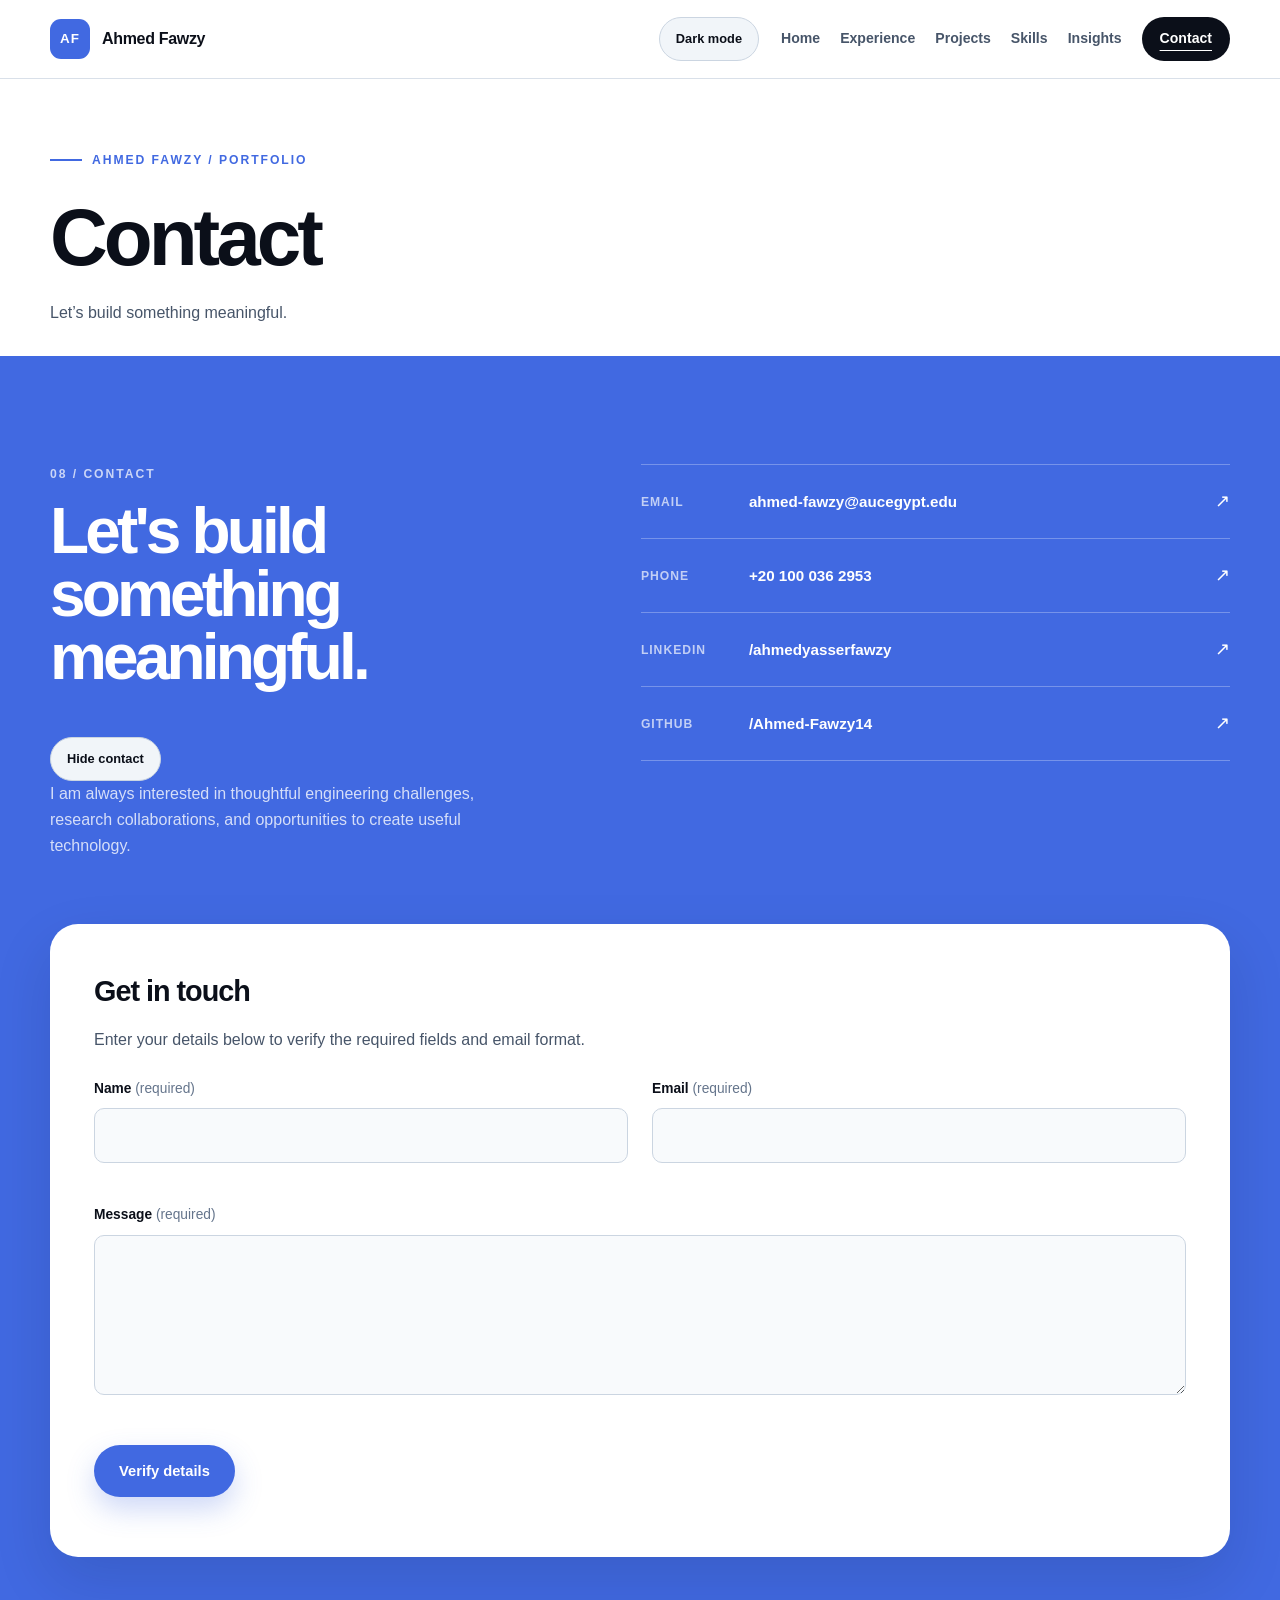
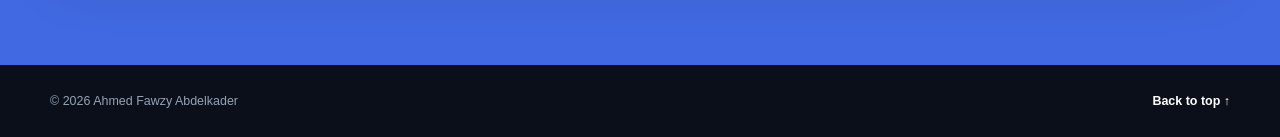
==== contact.html @ 313e7d50 "Deploy multi-page portfolio with quotes, weather, GitHub and news integrations" ====
<!DOCTYPE html>
<html lang="en">
  <head>
    <meta charset="utf-8">
    <meta name="viewport" content="width=device-width, initial-scale=1">
    <meta
      name="description"
      content="The professional portfolio and curriculum vitae of Ahmed Fawzy Abdelkader, a Computer Engineering student specializing in Artificial Intelligence."
    >
    <meta name="theme-color" content="#4169e1">
    <title>Contact | Ahmed Fawzy Abdelkader</title>
    <link rel="stylesheet" href="styles.css">
    <script src="script.js" defer></script>
    <script src="api.js" defer></script>
  </head>

  <body>
    <a class="skip-link" href="#main-content">Skip to main content</a>

    <header class="site-header">
      <div class="container nav-wrap">
        <a class="wordmark" href="index.html" aria-label="Ahmed Fawzy Abdelkader - Home">
          <span class="wordmark-mark" aria-hidden="true">AF</span>
          <span class="wordmark-name">Ahmed Fawzy</span>
        </a>

        <div class="nav-controls">
          <button class="theme-toggle" id="theme-toggle" type="button" aria-pressed="false" hidden>Dark mode</button>
          <nav class="site-nav" aria-label="Primary navigation"><a href="index.html">Home</a>
<a href="experience.html">Experience</a>
<a href="projects.html">Projects</a>
<a href="skills.html">Skills</a>
<a href="insights.html">Insights</a>
<a href="contact.html" aria-current="page" class="nav-cta">Contact</a></nav>
        </div>
      </div>
    </header>

    <main id="main-content"><div class="page-intro container" id="top"><p class="eyebrow">Ahmed Fawzy / Portfolio</p><h1>Contact</h1><p>Let’s build something meaningful.</p></div><section class="contact-section" id="contact" aria-labelledby="contact-title">
        <div class="container contact-grid">
          <div>
            <p class="section-number section-number-light">08 / Contact</p>
            <h2 id="contact-title">Let's build something meaningful.</h2>
            <button class="section-toggle" type="button" aria-expanded="true" aria-controls="contact-links contact-form-container" data-label="contact" hidden>Hide contact</button>
            <p>
              I am always interested in thoughtful engineering challenges, research
              collaborations, and opportunities to create useful technology.
            </p>
          </div>

          <address class="contact-links" id="contact-links" data-collapsible-panel>
            <a href="mailto:ahmed-fawzy@aucegypt.edu">
              <span>Email</span>
              <strong>ahmed-fawzy@aucegypt.edu</strong>
              <span class="contact-arrow" aria-hidden="true">↗</span>
            </a>
            <a href="tel:+201000362953">
              <span>Phone</span>
              <strong>+20&nbsp;100&nbsp;036&nbsp;2953</strong>
              <span class="contact-arrow" aria-hidden="true">↗</span>
            </a>
            <a href="https://www.linkedin.com/in/ahmedyasserfawzy/" target="_blank" rel="noopener noreferrer">
              <span>LinkedIn</span>
              <strong>/ahmedyasserfawzy</strong>
              <span class="contact-arrow" aria-hidden="true">↗</span>
            </a>
            <a href="https://github.com/Ahmed-Fawzy14" target="_blank" rel="noopener noreferrer">
              <span>GitHub</span>
              <strong>/Ahmed-Fawzy14</strong>
              <span class="contact-arrow" aria-hidden="true">↗</span>
            </a>
          </address>
        </div>
        <div class="container" id="contact-form-container" data-collapsible-panel>
          <form class="contact-form" id="contact-form" novalidate hidden>
            <h3>Get in touch</h3>
            <p id="contact-help">Enter your details below to verify the required fields and email format.</p>
            <div class="form-fields">
              <div class="form-field">
                <label for="contact-name">Name <span>(required)</span></label>
                <input id="contact-name" name="name" type="text" autocomplete="name" maxlength="100" required aria-describedby="name-error">
                <p class="field-error" id="name-error"></p>
              </div>
              <div class="form-field">
                <label for="contact-email">Email <span>(required)</span></label>
                <input id="contact-email" name="email" type="email" autocomplete="email" maxlength="254" required aria-describedby="email-error">
                <p class="field-error" id="email-error"></p>
              </div>
              <div class="form-field form-field-wide">
                <label for="contact-message">Message <span>(required)</span></label>
                <textarea id="contact-message" name="message" rows="5" maxlength="3000" required aria-describedby="message-error contact-help"></textarea>
                <p class="field-error" id="message-error"></p>
              </div>
            </div>
            <button class="button button-primary" type="submit">Verify details</button>
            <p class="form-feedback" id="contact-feedback" role="status"></p>
          </form>
        </div>
      </section></main><footer class="site-footer">
      <div class="container footer-content">
        <p>© 2026 Ahmed Fawzy Abdelkader</p>
        <a href="#top">Back to top ↑</a>
      </div>
    </footer>
  </body>
</html>
---- styles.css ----
/* ---------- Design tokens ---------- */
:root {
  --royal-blue: #4169e1;
  --royal-blue-dark: #2851c5;
  --ink: #0b0f19;
  --ink-soft: #1c2433;
  --grey-700: #475569;
  --grey-600: #64748b;
  --grey-400: #94a3b8;
  --grey-300: #cbd5e1;
  --grey-200: #e2e8f0;
  --grey-100: #f1f5f9;
  --grey-50: #f8fafc;
  --white: #ffffff;
  --max-width: 1180px;
  --shadow-soft: 0 24px 60px rgba(11, 15, 25, 0.12);
  --radius-large: 28px;
  --radius-medium: 18px;
}

/* ---------- Base and accessibility ---------- */
*,
*::before,
*::after {
  box-sizing: border-box;
}

html {
  scroll-behavior: smooth;
}

body {
  margin: 0;
  color: var(--ink);
  background: var(--white);
  font-family: Inter, ui-sans-serif, -apple-system, BlinkMacSystemFont, "Segoe UI", sans-serif;
  font-size: 16px;
  line-height: 1.65;
  text-rendering: optimizeLegibility;
  -webkit-font-smoothing: antialiased;
}

img {
  display: block;
  max-width: 100%;
}

a {
  color: inherit;
  text-decoration: none;
}

p,
h1,
h2,
h3 {
  margin-top: 0;
}

p:last-child {
  margin-bottom: 0;
}

:focus-visible {
  outline: 3px solid var(--royal-blue);
  outline-offset: 4px;
}

::selection {
  color: var(--white);
  background: var(--royal-blue);
}

.container {
  width: min(calc(100% - 48px), var(--max-width));
  margin-inline: auto;
}

.skip-link {
  position: fixed;
  z-index: 1000;
  top: 12px;
  left: 12px;
  padding: 10px 16px;
  color: var(--white);
  background: var(--ink);
  border-radius: 8px;
  transform: translateY(-160%);
  transition: transform 180ms ease;
}

.skip-link:focus {
  transform: translateY(0);
}

/* ---------- Header and navigation ---------- */
.site-header {
  position: sticky;
  z-index: 100;
  top: 0;
  background: rgba(255, 255, 255, 0.94);
  border-bottom: 1px solid rgba(203, 213, 225, 0.72);
  backdrop-filter: blur(16px);
}

.nav-wrap {
  display: flex;
  min-height: 78px;
  align-items: center;
  justify-content: space-between;
  gap: 30px;
}

.wordmark {
  display: inline-flex;
  align-items: center;
  gap: 12px;
  font-weight: 800;
  letter-spacing: -0.02em;
}

.wordmark-mark {
  display: grid;
  width: 40px;
  height: 40px;
  place-items: center;
  color: var(--white);
  background: var(--royal-blue);
  border-radius: 11px;
  font-size: 0.84rem;
  letter-spacing: 0.08em;
}

.site-nav {
  display: flex;
  align-items: center;
  gap: 26px;
  color: var(--grey-700);
  font-size: 0.88rem;
  font-weight: 650;
}

.site-nav a {
  position: relative;
  transition: color 180ms ease;
}

.site-nav a:not(.nav-cta)::after {
  position: absolute;
  right: 0;
  bottom: -8px;
  left: 0;
  height: 2px;
  content: "";
  background: var(--royal-blue);
  transform: scaleX(0);
  transform-origin: right;
  transition: transform 180ms ease;
}

.site-nav a:hover {
  color: var(--ink);
}

.site-nav a:hover::after {
  transform: scaleX(1);
  transform-origin: left;
}

.nav-cta {
  padding: 10px 18px;
  color: var(--white);
  background: var(--ink);
  border-radius: 999px;
}

.nav-cta:hover {
  color: var(--white) !important;
  background: var(--royal-blue);
}

/* ---------- Hero ---------- */
.hero {
  position: relative;
  overflow: hidden;
  padding: 96px 0 88px;
  background:
    linear-gradient(rgba(65, 105, 225, 0.035) 1px, transparent 1px),
    linear-gradient(90deg, rgba(65, 105, 225, 0.035) 1px, transparent 1px),
    var(--white);
  background-size: 44px 44px;
}

.hero::before {
  position: absolute;
  top: -260px;
  right: -180px;
  width: 620px;
  height: 620px;
  content: "";
  background: rgba(65, 105, 225, 0.1);
  border-radius: 50%;
  filter: blur(2px);
}

.hero-grid {
  position: relative;
  display: grid;
  grid-template-columns: minmax(0, 1.22fr) minmax(350px, 0.78fr);
  align-items: center;
  gap: clamp(50px, 8vw, 105px);
}

.eyebrow,
.section-number,
.item-label {
  color: var(--royal-blue);
  font-size: 0.76rem;
  font-weight: 800;
  letter-spacing: 0.16em;
  text-transform: uppercase;
}

.eyebrow {
  display: inline-flex;
  align-items: center;
  gap: 10px;
  margin-bottom: 24px;
}

.eyebrow::before {
  width: 32px;
  height: 2px;
  content: "";
  background: var(--royal-blue);
}

.hero h1 {
  max-width: 760px;
  margin-bottom: 20px;
  font-size: clamp(3.5rem, 7.2vw, 6.9rem);
  line-height: 0.92;
  letter-spacing: -0.072em;
}

.hero-title {
  margin-bottom: 26px;
  color: var(--grey-700);
  font-size: clamp(1.18rem, 2vw, 1.5rem);
  font-weight: 700;
  letter-spacing: -0.02em;
}

.hero-intro {
  max-width: 680px;
  margin-bottom: 34px;
  color: var(--grey-700);
  font-size: 1.08rem;
}

.hero-actions {
  display: flex;
  flex-wrap: wrap;
  gap: 14px;
  margin-bottom: 50px;
}

.button {
  display: inline-flex;
  min-height: 52px;
  align-items: center;
  justify-content: center;
  padding: 0 24px;
  border: 1px solid transparent;
  border-radius: 999px;
  font-size: 0.92rem;
  font-weight: 760;
  transition: transform 180ms ease, box-shadow 180ms ease, background 180ms ease;
}

.button:hover {
  transform: translateY(-2px);
}

.button-primary {
  color: var(--white);
  background: var(--royal-blue);
  box-shadow: 0 12px 28px rgba(65, 105, 225, 0.26);
}

.button-primary:hover {
  background: var(--royal-blue-dark);
  box-shadow: 0 16px 34px rgba(65, 105, 225, 0.34);
}

.button-secondary {
  color: var(--ink);
  background: var(--white);
  border-color: var(--grey-300);
}

.button-secondary:hover {
  border-color: var(--ink);
}

.hero-meta {
  display: flex;
  max-width: 650px;
  margin: 0;
  padding: 26px 0 0;
  border-top: 1px solid var(--grey-200);
  list-style: none;
}

.hero-meta li {
  display: grid;
  flex: 1;
  gap: 2px;
  padding: 0 24px;
  border-left: 1px solid var(--grey-200);
}

.hero-meta li:first-child {
  padding-left: 0;
  border-left: 0;
}

.hero-meta strong {
  font-size: 1.5rem;
  letter-spacing: -0.04em;
}

.hero-meta span {
  color: var(--grey-600);
  font-size: 0.78rem;
}

.portrait-column {
  justify-self: end;
}

.portrait-frame {
  position: relative;
  width: min(100%, 430px);
  padding: 18px;
  background: var(--white);
  border: 1px solid var(--grey-200);
  border-radius: var(--radius-large);
  box-shadow: var(--shadow-soft);
}

.portrait-frame::before {
  position: absolute;
  z-index: -1;
  top: 50px;
  right: -26px;
  bottom: -26px;
  left: 50px;
  content: "";
  background: var(--royal-blue);
  border-radius: var(--radius-large);
}

.portrait-accent {
  position: absolute;
  z-index: 2;
  top: 42px;
  left: -18px;
  width: 66px;
  height: 8px;
  background: var(--royal-blue);
  border-radius: 999px;
}

.portrait-frame img {
  width: 100%;
  aspect-ratio: 0.78;
  object-fit: cover;
  object-position: center 24%;
  border-radius: 17px;
  filter: saturate(0.86) contrast(1.04);
}

.portrait-caption {
  display: flex;
  align-items: center;
  gap: 9px;
  padding: 16px 6px 2px;
  color: var(--grey-700);
  font-size: 0.82rem;
  font-weight: 700;
}

.status-dot {
  width: 9px;
  height: 9px;
  background: var(--royal-blue);
  border-radius: 50%;
  box-shadow: 0 0 0 5px rgba(65, 105, 225, 0.13);
}

/* ---------- Shared section styles ---------- */
.section {
  padding: 104px 0;
}

.section-light {
  background: var(--grey-50);
}

.section-heading {
  margin-bottom: 50px;
}

.section-heading h2 {
  max-width: 780px;
  margin-bottom: 0;
  font-size: clamp(2.25rem, 4.3vw, 4.25rem);
  line-height: 1.06;
  letter-spacing: -0.055em;
}

.section-number {
  margin-bottom: 16px;
}

.section-heading-row {
  display: flex;
  align-items: end;
  justify-content: space-between;
  gap: 40px;
}

.section-note {
  max-width: 400px;
  margin-bottom: 8px;
  color: var(--grey-600);
}

/* ---------- Profile ---------- */
.about-grid {
  display: grid;
  grid-template-columns: minmax(0, 1.06fr) minmax(320px, 0.72fr);
  gap: clamp(56px, 9vw, 130px);
}

.about-grid .section-heading {
  margin-bottom: 0;
}

.about-copy {
  padding-top: 38px;
  color: var(--grey-700);
}

.about-copy p {
  margin-bottom: 22px;
}

.about-copy .lead {
  color: var(--ink);
  font-size: 1.22rem;
  font-weight: 650;
  letter-spacing: -0.02em;
}

/* ---------- Education ---------- */
.education-list {
  border-top: 1px solid var(--grey-300);
}

.education-item {
  display: grid;
  grid-template-columns: 180px minmax(0, 1fr);
  gap: 40px;
  padding: 40px 0;
  border-bottom: 1px solid var(--grey-300);
}

.education-year {
  padding-top: 5px;
  color: var(--grey-600);
  font-size: 0.84rem;
  font-weight: 800;
  letter-spacing: 0.06em;
}

.education-item h3 {
  margin-bottom: 4px;
  font-size: clamp(1.55rem, 2.7vw, 2.25rem);
  letter-spacing: -0.035em;
}

.education-item .item-label {
  margin-bottom: 8px;
}

.institution {
  margin-bottom: 18px;
  color: var(--grey-700);
  font-size: 1.04rem;
}

.detail-row {
  display: flex;
  flex-wrap: wrap;
  gap: 9px;
}

.detail-row span {
  padding: 7px 12px;
  color: var(--grey-700);
  background: var(--grey-100);
  border: 1px solid var(--grey-200);
  border-radius: 999px;
  font-size: 0.79rem;
  font-weight: 700;
}

/* ---------- Experience timeline ---------- */
.section-dark {
  color: var(--white);
  background: var(--ink);
}

.section-heading-inverse .section-note {
  color: var(--grey-400);
}

.timeline {
  position: relative;
  margin-top: 64px;
}

.timeline::before {
  position: absolute;
  top: 6px;
  bottom: 0;
  left: 7px;
  width: 1px;
  content: "";
  background: #324058;
}

.timeline-item {
  position: relative;
  display: grid;
  grid-template-columns: 205px minmax(0, 1fr);
  gap: 50px;
  margin-left: 0;
  padding: 0 0 52px 56px;
}

.timeline-item:last-child {
  padding-bottom: 0;
}

.timeline-marker {
  position: absolute;
  z-index: 1;
  top: 6px;
  left: 0;
  width: 15px;
  height: 15px;
  background: var(--royal-blue);
  border: 4px solid var(--ink);
  border-radius: 50%;
  box-shadow: 0 0 0 1px var(--royal-blue);
}

.timeline-meta {
  display: flex;
  flex-direction: column;
  gap: 3px;
  color: var(--grey-400);
  font-size: 0.78rem;
  font-weight: 750;
  letter-spacing: 0.05em;
  text-transform: uppercase;
}

.timeline-content h3 {
  margin-bottom: 2px;
  font-size: clamp(1.35rem, 2.4vw, 1.85rem);
  letter-spacing: -0.03em;
}

.experience-heading {
  display: flex;
  align-items: flex-start;
  justify-content: space-between;
  gap: 24px;
  margin-bottom: 15px;
}

.experience-heading > div:first-child {
  min-width: 0;
}

.experience-heading .company {
  margin-bottom: 0;
}

.organization-logo {
  display: grid;
  width: 120px;
  height: 72px;
  flex: 0 0 120px;
  place-items: center;
  overflow: hidden;
  padding: 10px;
  background: var(--white);
  border: 1px solid rgba(255, 255, 255, 0.18);
  border-radius: 12px;
}

.organization-logo img {
  width: auto;
  height: auto;
  min-width: 0;
  min-height: 0;
  max-width: 100%;
  max-height: 100%;
  object-fit: contain;
  object-position: center;
  border-radius: 7px;
}

.timeline-content .company {
  margin-bottom: 15px;
  color: #91a8ef;
  font-weight: 700;
}

.timeline-content > p:not(.company),
.timeline-content li {
  color: var(--grey-300);
}

.timeline-content ul {
  display: grid;
  gap: 8px;
  margin: 0;
  padding-left: 19px;
}

.timeline-content li::marker {
  color: var(--royal-blue);
}

/* ---------- Extracurricular activities ---------- */
.activities {
  background: var(--white);
}

.activity-grid {
  display: grid;
  grid-template-columns: repeat(2, minmax(0, 1fr));
  gap: 22px;
}

.activity-card {
  padding: 34px;
  background: var(--grey-50);
  border: 1px solid var(--grey-200);
  border-radius: var(--radius-medium);
}

.activity-topline {
  display: flex;
  align-items: flex-start;
  justify-content: space-between;
  gap: 24px;
  margin-bottom: 34px;
}

.activity-topline > span {
  padding-top: 5px;
  color: var(--grey-600);
  font-size: 0.75rem;
  font-weight: 800;
  letter-spacing: 0.05em;
  text-align: right;
  text-transform: uppercase;
}

.activity-logo {
  display: grid;
  width: 88px;
  height: 72px;
  flex: 0 0 88px;
  place-items: center;
  overflow: hidden;
  padding: 7px;
  background: var(--white);
  border: 1px solid var(--grey-200);
  border-radius: 12px;
}

.activity-logo-wide {
  width: 126px;
  flex-basis: 126px;
  padding: 12px;
}

.activity-logo img {
  width: auto;
  height: auto;
  min-width: 0;
  min-height: 0;
  max-width: 100%;
  max-height: 100%;
  object-fit: contain;
  object-position: center;
  border-radius: 7px;
}

.activity-card .item-label {
  margin-bottom: 10px;
}

.activity-card h3 {
  margin-bottom: 22px;
  font-size: clamp(1.45rem, 2.7vw, 2.15rem);
  line-height: 1.12;
  letter-spacing: -0.04em;
}

.activity-card ul {
  display: grid;
  gap: 9px;
  margin: 0;
  padding-left: 19px;
  color: var(--grey-700);
}

.activity-card li::marker {
  color: var(--royal-blue);
}

/* ---------- Projects ---------- */
.project-grid {
  display: grid;
  grid-template-columns: repeat(2, minmax(0, 1fr));
  gap: 22px;
}

.project-card {
  display: flex;
  min-height: 440px;
  flex-direction: column;
  justify-content: space-between;
  padding: 32px;
  background: var(--white);
  border: 1px solid var(--grey-200);
  border-radius: var(--radius-medium);
  transition: transform 200ms ease, box-shadow 200ms ease, border-color 200ms ease;
}

.project-card:hover {
  border-color: var(--grey-300);
  box-shadow: 0 20px 46px rgba(15, 23, 42, 0.1);
  transform: translateY(-5px);
}

.project-card-featured {
  color: var(--white);
  background: var(--royal-blue);
  border-color: var(--royal-blue);
}

.project-card-featured:hover {
  border-color: var(--royal-blue);
  box-shadow: 0 22px 50px rgba(65, 105, 225, 0.28);
}

.project-card-wide {
  grid-column: 1 / -1;
  min-height: 360px;
}

.project-card-wide > div:nth-child(2) {
  max-width: 780px;
}

.project-topline {
  display: flex;
  align-items: center;
  justify-content: space-between;
  margin-bottom: 48px;
}

.project-index {
  display: grid;
  width: 42px;
  height: 42px;
  place-items: center;
  color: var(--royal-blue);
  background: rgba(65, 105, 225, 0.1);
  border-radius: 50%;
  font-size: 0.76rem;
  font-weight: 850;
}

.project-card-featured .project-index {
  color: var(--white);
  background: rgba(255, 255, 255, 0.15);
}

.project-date {
  color: var(--grey-600);
  font-size: 0.77rem;
  font-weight: 700;
}

.project-card-featured .project-date {
  color: rgba(255, 255, 255, 0.76);
}

.project-card .item-label {
  margin-bottom: 10px;
}

.project-card-featured .item-label {
  color: rgba(255, 255, 255, 0.76);
}

.project-card h3 {
  margin-bottom: 16px;
  font-size: clamp(1.5rem, 2.8vw, 2.25rem);
  line-height: 1.08;
  letter-spacing: -0.045em;
}

.project-card p:not(.item-label) {
  color: var(--grey-700);
}

.project-card-featured p:not(.item-label) {
  color: rgba(255, 255, 255, 0.84);
}

.tag-list {
  display: flex;
  flex-wrap: wrap;
  gap: 7px;
  margin: 34px 0 0;
  padding: 0;
  list-style: none;
}

.project-footer {
  display: flex;
  flex-wrap: wrap;
  align-items: flex-end;
  justify-content: space-between;
  gap: 18px;
  margin-top: 34px;
}

.project-footer .tag-list {
  margin-top: 0;
}

.repo-link {
  display: inline-flex;
  align-items: center;
  gap: 7px;
  padding: 8px 12px;
  color: var(--royal-blue);
  background: rgba(65, 105, 225, 0.08);
  border-radius: 999px;
  font-size: 0.75rem;
  font-weight: 800;
  white-space: nowrap;
  transition: color 180ms ease, background 180ms ease, transform 180ms ease;
}

.repo-link:hover {
  color: var(--white);
  background: var(--royal-blue);
  transform: translateY(-2px);
}

.tag-list li {
  padding: 6px 10px;
  color: var(--grey-700);
  background: var(--grey-100);
  border-radius: 999px;
  font-size: 0.72rem;
  font-weight: 750;
}

.project-card-featured .tag-list li {
  color: var(--white);
  background: rgba(255, 255, 255, 0.14);
}

/* ---------- Skills ---------- */
.skills-layout {
  display: grid;
  grid-template-columns: minmax(290px, 0.65fr) minmax(0, 1.35fr);
  gap: clamp(60px, 10vw, 140px);
}

.skills-heading {
  position: sticky;
  top: 120px;
  align-self: start;
  margin-bottom: 0;
}

.skills-heading .section-note {
  margin-top: 24px;
}

.skills-grid {
  border-top: 1px solid var(--grey-300);
}

.skill-group {
  position: relative;
  padding: 30px 54px 30px 0;
  border-bottom: 1px solid var(--grey-300);
}

.skill-number {
  position: absolute;
  top: 34px;
  right: 0;
  color: var(--royal-blue);
  font-size: 0.72rem;
  font-weight: 850;
}

.skill-group h3 {
  margin-bottom: 7px;
  font-size: 1.2rem;
  letter-spacing: -0.025em;
}

.skill-group p {
  color: var(--grey-600);
}

/* ---------- Achievements ---------- */
.achievements {
  background: var(--grey-100);
}

.achievement-grid {
  display: grid;
  grid-template-columns: repeat(3, minmax(0, 1fr));
  gap: 18px;
}

.achievement-card {
  padding: 30px;
  background: var(--white);
  border: 1px solid var(--grey-200);
  border-radius: var(--radius-medium);
}

.achievement-year {
  display: inline-block;
  margin-bottom: 48px;
  color: var(--royal-blue);
  font-size: 0.74rem;
  font-weight: 850;
  letter-spacing: 0.08em;
  text-transform: uppercase;
}

.achievement-card h3 {
  margin-bottom: 10px;
  font-size: 1.35rem;
  letter-spacing: -0.03em;
}

.achievement-card p {
  color: var(--grey-600);
  font-size: 0.92rem;
}

/* ---------- Contact and footer ---------- */
.contact-section {
  padding: 108px 0;
  color: var(--white);
  background: var(--royal-blue);
}

.contact-grid {
  display: grid;
  grid-template-columns: minmax(0, 0.88fr) minmax(380px, 1.12fr);
  gap: clamp(60px, 10vw, 140px);
  align-items: start;
}

.section-number-light {
  color: rgba(255, 255, 255, 0.72);
}

.contact-section h2 {
  margin-bottom: 24px;
  font-size: clamp(2.5rem, 5vw, 4.9rem);
  line-height: 0.98;
  letter-spacing: -0.06em;
}

.contact-section p:not(.section-number) {
  max-width: 520px;
  color: rgba(255, 255, 255, 0.78);
}

.contact-links {
  display: grid;
  border-top: 1px solid rgba(255, 255, 255, 0.28);
  font-style: normal;
}

.contact-links a {
  display: grid;
  grid-template-columns: 92px minmax(0, 1fr) 24px;
  align-items: center;
  gap: 16px;
  padding: 22px 0;
  border-bottom: 1px solid rgba(255, 255, 255, 0.28);
  transition: padding 180ms ease, background 180ms ease;
}

.contact-links a:hover {
  padding-right: 12px;
  padding-left: 12px;
  background: rgba(255, 255, 255, 0.08);
}

.contact-links span:first-child {
  color: rgba(255, 255, 255, 0.68);
  font-size: 0.76rem;
  font-weight: 750;
  letter-spacing: 0.08em;
  text-transform: uppercase;
}

.contact-links strong {
  overflow: hidden;
  font-size: 0.95rem;
  text-overflow: ellipsis;
  white-space: nowrap;
}

.contact-arrow {
  font-size: 1.1rem;
  text-align: right;
}

.site-footer {
  padding: 26px 0;
  color: var(--grey-400);
  background: var(--ink);
  font-size: 0.78rem;
}

.footer-content {
  display: flex;
  align-items: center;
  justify-content: space-between;
  gap: 24px;
}

.footer-content p {
  margin-bottom: 0;
}

.footer-content a {
  color: var(--white);
  font-weight: 700;
}

/* ---------- Responsive layouts ---------- */
@media (max-width: 980px) {
  .site-nav a:not(.nav-cta) {
    display: none;
  }

  .hero-grid {
    grid-template-columns: minmax(0, 1.1fr) minmax(300px, 0.75fr);
    gap: 40px;
  }

  .hero h1 {
    font-size: clamp(3.5rem, 8vw, 5.4rem);
  }

  .about-grid,
  .skills-layout,
  .contact-grid {
    grid-template-columns: 1fr;
  }

  .about-copy {
    max-width: 760px;
    padding-top: 0;
  }

  .skills-heading {
    position: static;
  }

  .contact-grid {
    gap: 50px;
  }
}

@media (max-width: 760px) {
  .container {
    width: min(calc(100% - 34px), var(--max-width));
  }

  .site-header {
    position: static;
  }

  .wordmark-name {
    display: none;
  }

  .hero {
    padding: 66px 0 72px;
  }

  .hero-grid {
    grid-template-columns: 1fr;
    gap: 62px;
  }

  .portrait-column {
    width: min(94%, 410px);
    justify-self: center;
  }

  .hero-meta li {
    padding: 0 14px;
  }

  .hero-meta strong {
    font-size: 1.25rem;
  }

  .section {
    padding: 76px 0;
  }

  .section-heading-row {
    display: block;
  }

  .section-heading-row .section-note {
    margin-top: 20px;
  }

  .education-item,
  .timeline-item {
    grid-template-columns: 1fr;
  }

  .education-item {
    gap: 14px;
  }

  .timeline-item {
    gap: 13px;
    padding-left: 42px;
  }

  .project-grid,
  .activity-grid,
  .achievement-grid {
    grid-template-columns: 1fr;
  }

  .project-card-wide {
    grid-column: auto;
  }

  .project-card {
    min-height: 400px;
  }

  .achievement-year {
    margin-bottom: 32px;
  }

  .contact-section {
    padding: 80px 0;
  }
}

@media (max-width: 520px) {
  .nav-wrap {
    min-height: 70px;
  }

  .nav-cta {
    padding: 8px 15px;
  }

  .hero h1 {
    font-size: clamp(3.15rem, 17vw, 4.3rem);
  }

  .hero-actions {
    display: grid;
  }

  .button {
    width: 100%;
  }

  .hero-meta {
    display: grid;
    grid-template-columns: repeat(3, 1fr);
  }

  .hero-meta li {
    padding: 0 9px;
  }

  .hero-meta span {
    line-height: 1.3;
  }

  .project-card,
  .achievement-card {
    padding: 25px;
  }

  .activity-card {
    padding: 25px;
  }

  .experience-heading {
    gap: 14px;
  }

  .organization-logo {
    width: 96px;
    height: 60px;
    flex-basis: 96px;
  }

  .contact-links a {
    grid-template-columns: 1fr 22px;
    gap: 2px 12px;
  }

  .contact-links span:first-child {
    grid-column: 1 / -1;
  }

  .contact-links strong {
    font-size: 0.88rem;
  }

  .footer-content {
    align-items: flex-start;
    flex-direction: column;
    gap: 7px;
  }
}

@media (prefers-reduced-motion: reduce) {
  html {
    scroll-behavior: auto;
  }

  *,
  *::before,
  *::after {
    scroll-behavior: auto !important;
    transition-duration: 0.01ms !important;
  }
}

/* ---------- Print-friendly CV ---------- */
@media print {
  .site-header,
  .hero-actions,
  .site-footer {
    display: none;
  }

  .hero,
  .section,
  .contact-section {
    padding: 38px 0;
  }

  .section-dark,
  .contact-section {
    color: var(--ink);
    background: var(--white);
  }

  .project-grid,
  .achievement-grid {
    break-inside: avoid;
  }

  .project-card,
  .achievement-card {
    break-inside: avoid;
    box-shadow: none;
  }
}

/* ---------- Assignment 2: interactive controls ---------- */
[hidden] { display: none !important; }

button, input, textarea { font: inherit; }
button { cursor: pointer; }
input, textarea { min-width: 0; }
section[id] { scroll-margin-top: 100px; }

.nav-controls { display: flex; align-items: center; gap: 22px; }
.site-nav { gap: 20px; }
.theme-toggle, .section-toggle, .detail-toggle {
  min-height: 44px;
  padding: 9px 16px;
  color: var(--ink);
  background: var(--grey-100);
  border: 1px solid var(--grey-300);
  border-radius: 999px;
  font-size: 0.8rem;
  font-weight: 750;
}
.theme-toggle { white-space: nowrap; }
.section-toggle { margin-top: 24px; }
.intro-controls { position: relative; z-index: 1; display: flex; justify-content: flex-end; margin-bottom: 24px; }
.intro-controls .section-toggle { margin-top: 0; }
.section.is-collapsed { padding: 48px 0; }
.section.is-collapsed .section-heading { margin-bottom: 0; }
.hero.is-collapsed { padding: 24px 0; }
.hero.is-collapsed .intro-controls { margin-bottom: 0; }
.contact-section.is-collapsed { padding: 48px 0; }
.detail-toggle { margin: 8px 0 0; }
.theme-toggle:hover, .section-toggle:hover, .detail-toggle:hover {
  border-color: var(--royal-blue);
}
.project-card-featured .detail-toggle {
  color: var(--white);
  background: rgba(255, 255, 255, 0.12);
  border-color: rgba(255, 255, 255, 0.55);
}
.project-details { margin-top: 20px; padding-top: 20px; border-top: 1px solid var(--grey-200); }
.project-card-featured .project-details { border-color: rgba(255, 255, 255, 0.3); }
.welcome-banner {
  display: flex;
  align-items: center;
  justify-content: space-between;
  gap: 16px;
  margin-bottom: 26px;
  padding: 12px 16px;
  color: var(--grey-700);
  background: var(--grey-50);
  border: 1px solid var(--grey-200);
  border-left: 3px solid var(--royal-blue);
  border-radius: 12px;
  font-size: 0.85rem;
}
.welcome-banner p { margin: 0; }
.welcome-banner button {
  flex-shrink: 0;
  width: 44px;
  height: 44px;
  color: var(--ink);
  background: transparent;
  border: 0;
  border-radius: 8px;
  font-size: 1.5rem;
}
.skills-content { min-width: 0; }
.skill-playground {
  margin-top: 32px;
  padding: 28px;
  background: var(--grey-50);
  border: 1px solid var(--grey-200);
  border-radius: var(--radius-medium);
}
.skill-playground h3 { margin-bottom: 8px; }
.skill-playground > p { color: var(--grey-700); font-size: 0.9rem; }
.skill-input-row { display: flex; gap: 12px; }
.skill-input-row input { flex: 1; width: 100%; }
.skill-input-row .button { flex-shrink: 0; }
.skill-group p { overflow-wrap: anywhere; }
.contact-form {
  margin-top: 64px;
  padding: clamp(24px, 4vw, 44px);
  color: var(--ink);
  background: var(--white);
  border-radius: var(--radius-large);
  box-shadow: var(--shadow-soft);
}
.contact-form h3 { margin-bottom: 12px; font-size: 1.8rem; letter-spacing: -0.035em; }
.contact-section .contact-form p:not(.section-number) { max-width: none; color: var(--grey-700); }
.form-fields { display: grid; grid-template-columns: repeat(2, minmax(0, 1fr)); gap: 16px 24px; margin: 24px 0; }
.form-field-wide { grid-column: 1 / -1; }
label { display: block; margin-bottom: 8px; font-size: 0.86rem; font-weight: 750; }
label span { color: var(--grey-600); font-weight: 400; }
input, textarea {
  display: block;
  width: 100%;
  padding: 13px 16px;
  color: var(--ink);
  background: var(--grey-50);
  border: 1px solid var(--grey-300);
  border-radius: 10px;
}
input::placeholder { color: var(--grey-600); }
textarea { resize: vertical; }
input[aria-invalid="true"], textarea[aria-invalid="true"] { border: 2px solid #b42318; }
.field-error { min-height: 1.5em; margin: 6px 0 0; font-size: 0.82rem; }
.contact-section .contact-form p.field-error:not(.section-number),
.contact-section .contact-form p.is-error:not(.section-number),
.skill-playground .is-error { color: #b42318; }
.form-feedback { margin: 16px 0 0; font-size: 0.9rem; overflow-wrap: anywhere; }
.contact-section .contact-form #contact-feedback:not(.is-error) { color: #166534; }

/* Keep fixed white lettering on the blue and dark sections in both themes. */
html[data-theme="dark"] {
  color-scheme: dark;
  --ink: #e8eefc;
  --grey-700: #bcc8dc;
  --grey-600: #adbbd2;
  --grey-400: #94a3b8;
  --grey-300: #3c4a60;
  --grey-200: #293950;
  --grey-100: #182437;
  --grey-50: #111c2d;
  --shadow-soft: 0 24px 60px rgba(0, 0, 0, 0.3);
}
html[data-theme="dark"] body,
html[data-theme="dark"] .hero { background-color: #0b1321; }
html[data-theme="dark"] .site-header { background: rgba(11, 19, 33, 0.95); border-color: var(--grey-200); }
html[data-theme="dark"] :is(.portrait-frame, .activity-card, .project-card:not(.project-card-featured), .achievement-card, .contact-form, .button-secondary) { background: #142035; }
html[data-theme="dark"] :is(.section-dark, .site-footer) { background: #070e19; color: var(--white); }
html[data-theme="dark"] .nav-cta { background: var(--royal-blue); }
html[data-theme="dark"] :is(.eyebrow, .section-number:not(.section-number-light), .item-label, .skill-number, .achievement-year, .project-index, .repo-link) { color: #a6baff; }
html[data-theme="dark"] .project-card-featured :is(.item-label, .project-index) { color: var(--white); }
html[data-theme="dark"] .section-dark .section-note { color: var(--grey-700); }
html[data-theme="dark"] .repo-link:hover { color: var(--white); }
html[data-theme="dark"] :is(.field-error, .form-feedback).is-error,
html[data-theme="dark"] .contact-section .contact-form p.field-error:not(.section-number),
html[data-theme="dark"] .contact-section .contact-form p.is-error:not(.section-number) { color: #ffb4ac; }
html[data-theme="dark"] .contact-section .contact-form #contact-feedback:not(.is-error) { color: #9ce2af; }

@media (max-width: 1180px) {
  .site-nav { gap: 12px; }
  .nav-controls { gap: 14px; }
  .nav-wrap { gap: 16px; }
}
@media (max-width: 600px) {
  .skill-input-row { flex-direction: column; }
  .skill-input-row .button { width: 100%; }
  .form-fields { grid-template-columns: 1fr; }
  .skill-playground { padding: 22px; }
  .theme-toggle { padding: 9px 12px; }
}
@media print {
  html[data-theme] {
    --ink: #0b0f19;
    --grey-700: #475569;
    --grey-600: #64748b;
    --grey-300: #cbd5e1;
    --grey-200: #e2e8f0;
    --grey-100: #f1f5f9;
    --grey-50: #f8fafc;
    color-scheme: light;
  }
  .welcome-banner, .intro-controls, .section-toggle, .detail-toggle, .skill-playground, .contact-form { display: none !important; }
  [data-collapsible-panel][hidden] { display: block !important; }
  :is(.hero-grid, .activity-grid, .project-grid, .achievement-grid, .contact-links)[data-collapsible-panel][hidden] { display: grid !important; }
  #skills-content[hidden], #achievements-content[hidden], .project-details[hidden] { display: block !important; }
  #achievements-content { display: grid !important; }
  html[data-theme] :is(body, .hero, .section, .contact-section, .project-card, .achievement-card, .activity-card, .portrait-frame) {
    color: #0b0f19;
    background: #fff;
    box-shadow: none;
  }
  html[data-theme] :is(.project-card p, .project-card .item-label, .section-number, .repo-link, .item-label, .project-date, .tag-list li, .contact-links strong, .contact-links span, .timeline-content p, .timeline-content ul, .company, .section-note, .contact-section p:not(.section-number)) { color: #475569; }
}

/* Assignment 3: shared multi-page navigation and live data. */
.site-nav a[aria-current="page"] { text-decoration: underline; text-underline-offset: 7px; }
.page-intro { padding-block: 64px 30px; }
.page-intro h1 { font-size: clamp(2.8rem, 7vw, 5rem); line-height: 1.1; letter-spacing: -.05em; margin-bottom: 18px; }
.page-intro > p:last-child { color: var(--grey-700); }
.api-panel { padding: clamp(22px, 4vw, 38px); background: var(--white); border: 1px solid var(--grey-200); border-radius: var(--radius-medium); }
.api-controls { display: flex; align-items: end; gap: 18px; flex-wrap: wrap; }
.api-controls > div { flex: 1; min-width: min(100%, 230px); }
select { width: 100%; min-height: 48px; padding: 12px; font: inherit; color: var(--ink); background: var(--grey-50); border: 1px solid var(--grey-300); border-radius: 10px; }
.api-status { margin: 22px 0; color: var(--grey-700); }
.api-status.is-error { color: #b42318; }
.api-results { overflow-wrap: anywhere; }
.api-results:empty { display: none; }
.api-results.api-grid { display: grid; grid-template-columns: repeat(3, minmax(0,1fr)); gap: 18px; }
.live-card { padding: 24px; border: 1px solid var(--grey-200); border-radius: 14px; background: var(--grey-50); }
.live-card h3 { font-size: 1.18rem; line-height: 1.4; }
.live-card h3 a { text-decoration: underline; text-underline-offset: 4px; }
.live-card p { color: var(--grey-700); }
.live-meta { font-size: .83rem; margin-top: 24px; }
.api-credit { margin: 28px 0 0; font-size: .8rem; color: var(--grey-600); }
.api-credit a { text-decoration: underline; }
.quote-text { margin: 26px 0 18px; font-size: clamp(1.4rem,3vw,2.2rem); line-height: 1.5; letter-spacing: -.02em; }
.quote-author { color: var(--grey-600); }
.weather-icon { font-size: 4rem; }
.weather-temperature { font-size: 3rem; font-weight: 800; margin-bottom: 10px; }
button:disabled { cursor: wait; opacity: .65; }
html[data-theme="dark"] .api-panel { background: #142035; }
html[data-theme="dark"] .api-status.is-error { color: #ffb4ac; }
@media (max-width: 1180px) { .nav-wrap { flex-wrap: wrap; padding-block: 16px; } .nav-controls { flex: 1; justify-content: flex-end; } }
@media (max-width: 980px) { .site-nav a:not(.nav-cta) { display: inline-block; } .nav-controls { flex-wrap: wrap; } .site-nav { flex-wrap: wrap; justify-content: flex-end; } .api-results.api-grid { grid-template-columns: repeat(2,minmax(0,1fr)); } }
@media (max-width: 600px) { .nav-controls { flex-basis: 100%; justify-content: space-between; } .site-nav { width: 100%; justify-content: flex-start; gap: 12px 18px; } .site-nav a { font-size: .8rem; } .api-results.api-grid { grid-template-columns: 1fr; } .api-controls { align-items: stretch; flex-direction: column; } .api-controls button { width: 100%; } .page-intro { padding-top: 40px; } }
@media print { .page-intro { padding-block: 20px; } .api-controls, [data-load] { display: none; } .api-panel { color: #0b0f19 !important; background: #fff !important; } }
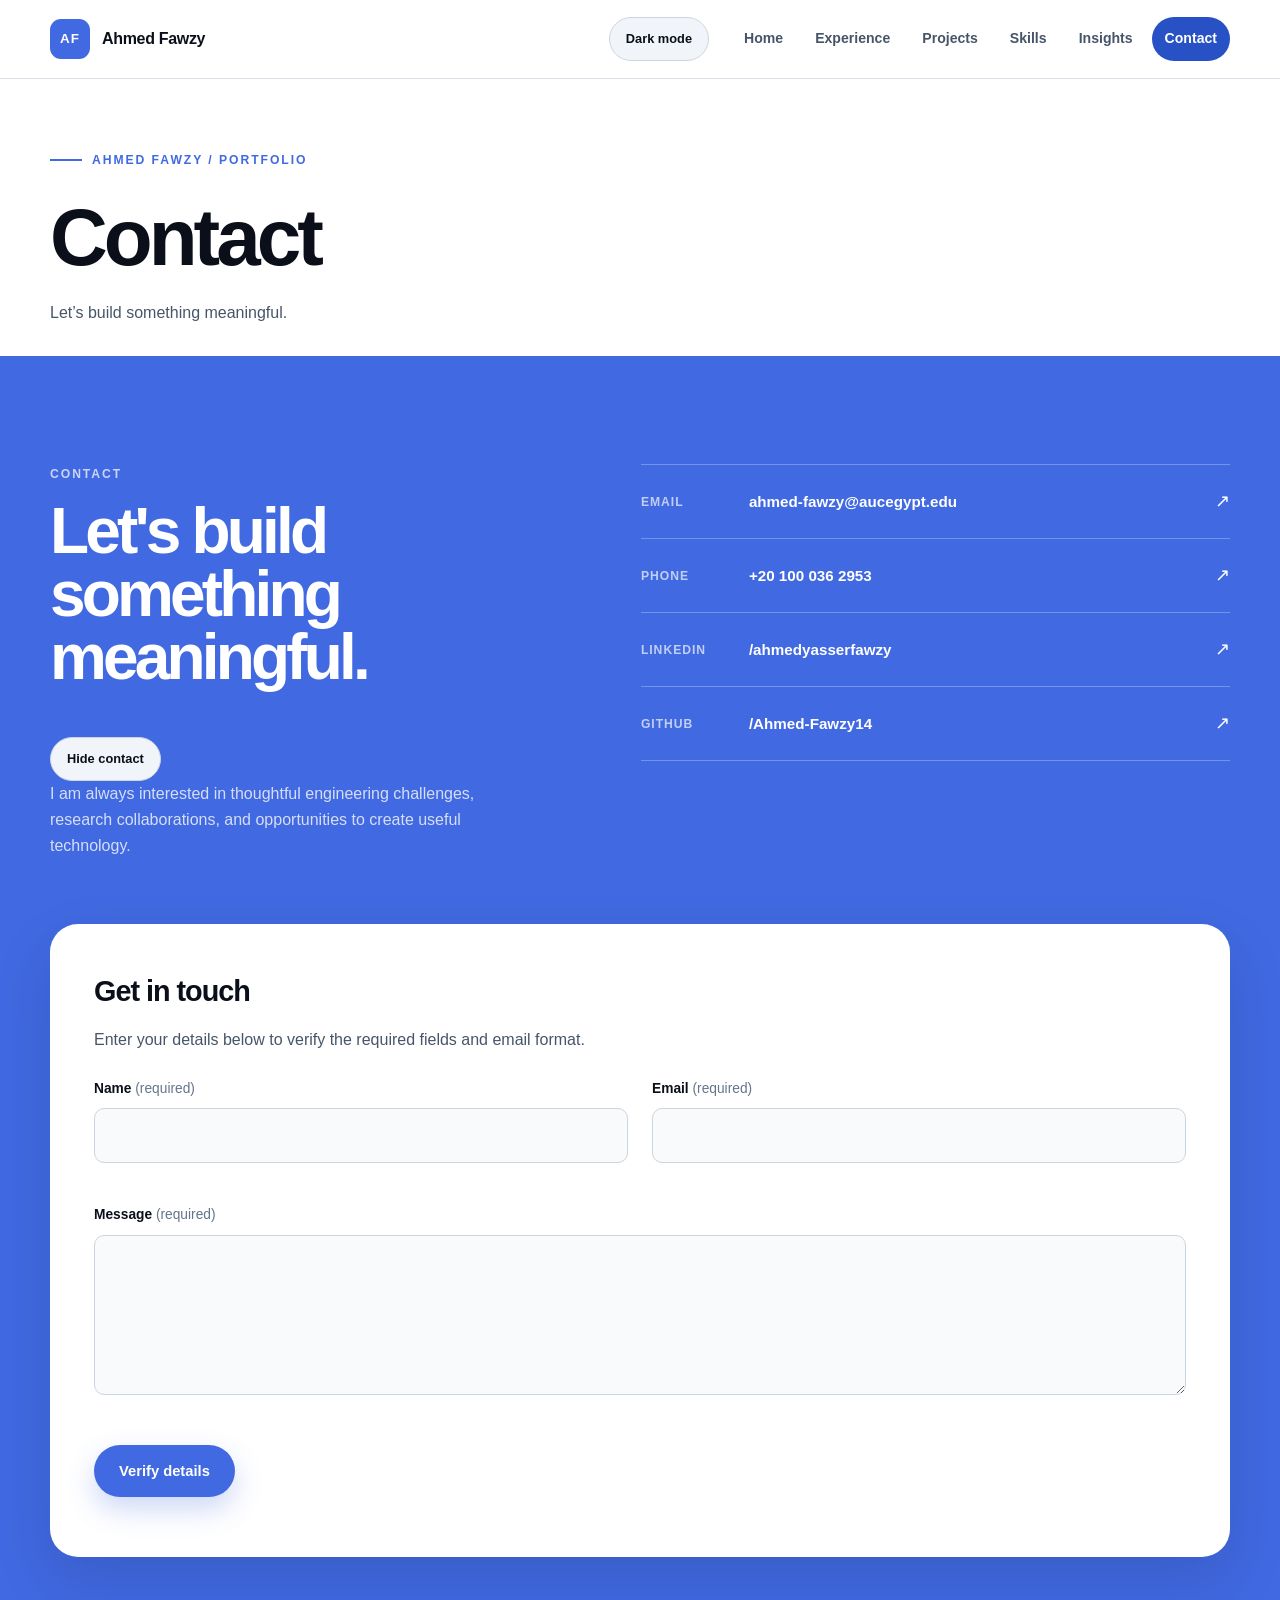
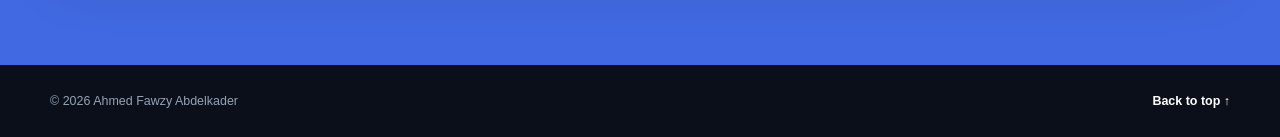
==== commit db2a8d02: "Improve portfolio navigation, accessible data states and add implementation specification" ====
--- a/contact.html
+++ b/contact.html
@@ -5,7 +5,7 @@
     <meta name="viewport" content="width=device-width, initial-scale=1">
     <meta
       name="description"
-      content="The professional portfolio and curriculum vitae of Ahmed Fawzy Abdelkader, a Computer Engineering student specializing in Artificial Intelligence."
+      content="Contact Ahmed Fawzy by email, phone, LinkedIn, or GitHub, and try the contact details validation form."
     >
     <meta name="theme-color" content="#4169e1">
     <title>Contact | Ahmed Fawzy Abdelkader</title>
@@ -36,10 +36,10 @@
       </div>
     </header>
 
-    <main id="main-content"><div class="page-intro container" id="top"><p class="eyebrow">Ahmed Fawzy / Portfolio</p><h1>Contact</h1><p>Let’s build something meaningful.</p></div><section class="contact-section" id="contact" aria-labelledby="contact-title">
+    <main id="main-content" tabindex="-1"><div class="page-intro container" id="top"><p class="eyebrow">Ahmed Fawzy / Portfolio</p><h1>Contact</h1><p>Let’s build something meaningful.</p></div><section class="contact-section" id="contact" aria-labelledby="contact-title">
         <div class="container contact-grid">
           <div>
-            <p class="section-number section-number-light">08 / Contact</p>
+            <p class="section-number section-number-light">Contact</p>
             <h2 id="contact-title">Let's build something meaningful.</h2>
             <button class="section-toggle" type="button" aria-expanded="true" aria-controls="contact-links contact-form-container" data-label="contact" hidden>Hide contact</button>
             <p>
--- a/styles.css
+++ b/styles.css
@@ -1522,3 +1522,63 @@
 @media (max-width: 980px) { .site-nav a:not(.nav-cta) { display: inline-block; } .nav-controls { flex-wrap: wrap; } .site-nav { flex-wrap: wrap; justify-content: flex-end; } .api-results.api-grid { grid-template-columns: repeat(2,minmax(0,1fr)); } }
 @media (max-width: 600px) { .nav-controls { flex-basis: 100%; justify-content: space-between; } .site-nav { width: 100%; justify-content: flex-start; gap: 12px 18px; } .site-nav a { font-size: .8rem; } .api-results.api-grid { grid-template-columns: 1fr; } .api-controls { align-items: stretch; flex-direction: column; } .api-controls button { width: 100%; } .page-intro { padding-top: 40px; } }
 @media print { .page-intro { padding-block: 20px; } .api-controls, [data-load] { display: none; } .api-panel { color: #0b0f19 !important; background: #fff !important; } }
+
+/* Review refinements: orientation, touch targets, readable data, stable refresh. */
+.skip-link { color: #fff; background: #0b0f19; }
+main:focus { outline: none; }
+.site-nav { gap: 6px; }
+.site-nav a { display: inline-flex; align-items: center; min-height: 44px; padding: 10px 13px; border-radius: 999px; }
+.site-nav a:not(.nav-cta)::after { display: none; }
+.site-nav a[aria-current="page"] { color: var(--royal-blue-dark); background: #edf1ff; text-decoration: none; box-shadow: inset 0 0 0 1px #cbd5fa; }
+.site-nav .nav-cta[aria-current="page"] { color: #fff; background: var(--royal-blue-dark); box-shadow: none; }
+.site-nav a:not(.nav-cta):hover { background: var(--grey-100); }
+.page-links { display: flex; align-items: center; flex-wrap: wrap; gap: 10px; padding-block: 24px; border-bottom: 1px solid var(--grey-200); }
+.page-links > span { margin-right: 6px; color: var(--grey-600); font-size: .8rem; font-weight: 700; }
+.page-links a { display: inline-flex; min-height: 44px; align-items: center; padding: 9px 15px; border: 1px solid var(--grey-300); border-radius: 999px; font-size: .85rem; font-weight: 650; }
+.page-links a:hover { color: var(--royal-blue-dark); background: #edf1ff; border-color: #a8b9f1; }
+.page-intro + .page-links { padding-top: 0; }
+.api-section .section-heading { max-width: 800px; margin-bottom: 30px; }
+.api-section .section-note { max-width: 650px; line-height: 1.7; }
+.api-panel { box-shadow: 0 12px 34px rgba(11,15,25,.04); }
+.api-status { display: flex; gap: 12px; align-items: baseline; min-height: 28px; line-height: 1.65; }
+.api-status::before { content: ''; flex: 0 0 8px; width: 8px; height: 8px; border-radius: 50%; background: #26834a; }
+.api-status.is-error { padding: 14px 16px; border: 1px solid currentColor; border-radius: 12px; }
+.api-status.is-error::before { background: currentColor; }
+.is-loading .api-status::before { background: var(--royal-blue); }
+.api-results[aria-busy="true"] { opacity: .55; }
+.api-panel[data-api="quotes"] .api-results { min-height: 130px; }
+.api-panel[data-api="weather"] .api-results { min-height: 220px; }
+.live-card { display: flex; flex-direction: column; gap: 12px; transition: border-color 180ms ease, box-shadow 180ms ease; }
+.live-card:hover, .live-card:focus-within { border-color: var(--royal-blue); box-shadow: 0 8px 22px rgba(11,15,25,.07); }
+.live-card h3, .live-card p { margin: 0; }
+.live-card .live-meta { margin-top: auto; padding-top: 12px; }
+.live-card > a { display: inline-flex; align-items: center; min-height: 44px; font-size: .85rem; text-decoration: underline; text-underline-offset: 4px; }
+.live-card .news-source { color: var(--grey-600); font-size: .75rem; font-weight: 750; letter-spacing: .02em; }
+.quote-text { max-width: 920px; }
+.weather-icon { display: inline-block; line-height: 1.5; }
+html[data-theme="dark"] .site-nav a[aria-current="page"]:not(.nav-cta) { color: #d8e2ff; background: #24365e; box-shadow: inset 0 0 0 1px #496193; }
+html[data-theme="dark"] .page-links a:hover { color: #d8e2ff; background: #24365e; }
+html[data-theme="dark"] .api-status::before { background: #86d4a0; }
+html[data-theme="dark"] .api-status.is-error::before { background: currentColor; }
+html[data-theme="dark"] .is-loading .api-status::before { background: #a6baff; }
+@media (max-width: 760px) {
+  .nav-wrap { display: grid; grid-template-columns: 1fr auto; gap: 10px; padding-block: 12px; }
+  .wordmark { grid-column: 1; grid-row: 1; align-self: start; }
+  .nav-controls { display: contents; }
+  .theme-toggle { grid-column: 2; grid-row: 1; justify-self: end; }
+  .site-nav { grid-column: 1 / -1; display: grid; grid-template-columns: repeat(3,minmax(0,1fr)); gap: 6px; width: 100%; }
+  .site-nav a, .site-nav a:not(.nav-cta) { display: flex; justify-content: center; padding: 10px 6px; font-size: .82rem; }
+  .page-intro { padding-block: 38px 24px; }
+  .page-links { gap: 8px; }
+  .page-links > span { width: 100%; }
+  .page-links a { padding-inline: 12px; }
+  .api-section { padding-block: 54px; }
+  .api-panel { padding: 22px; }
+}
+@media print {
+  .page-links { display: none; }
+  .api-panel, .live-card { break-inside: avoid; box-shadow: none; }
+  .api-status { display: none; }
+  .api-results, .api-panel[data-api] .api-results { min-height: 0; }
+  html[data-theme] .live-card, html[data-theme] .api-credit, html[data-theme] .quote-author { color: #0b0f19; background: #fff; }
+}
